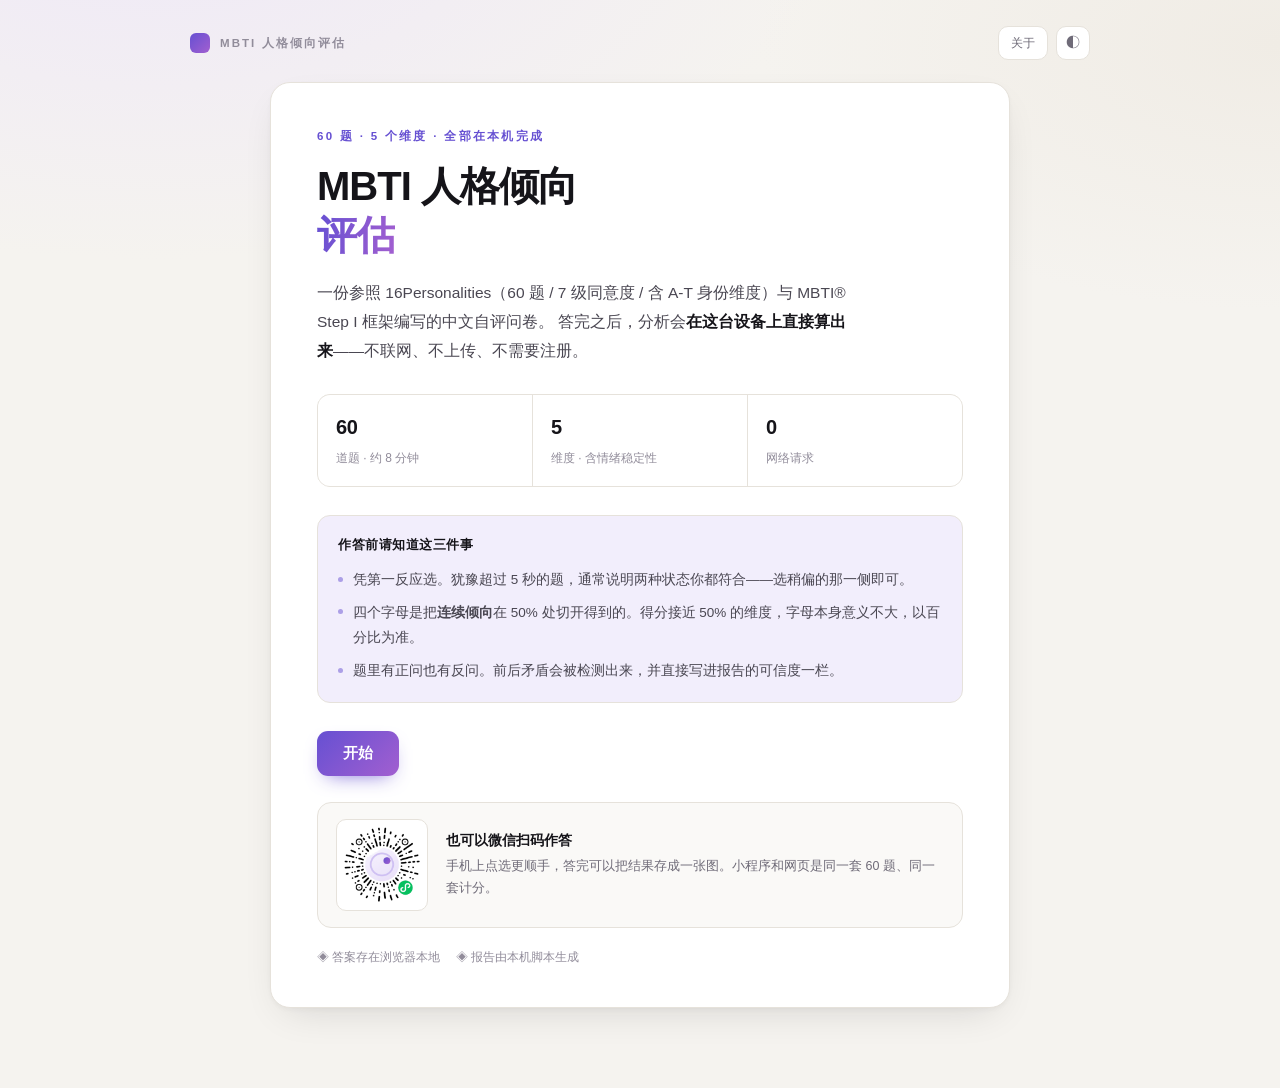
==== web/index.html @ dc43bafa "V1: 网页端 + 小程序端功能冻结 - core/ 为唯一数据源，build.js 同步到 web/core 与 weapp/core - web/：原生 HTML/CSS/JS，无构建、无网络请求" ====
<!DOCTYPE html>
<html lang="zh-CN" data-theme="light">
<head>
<meta charset="UTF-8">
<meta name="viewport" content="width=device-width, initial-scale=1.0">
<meta name="color-scheme" content="light dark">
<title>MBTI 人格倾向评估</title>
<meta name="description" content="60 题自评问卷，5 个维度含情绪稳定性。全部计算在本机完成，不联网、不上传。">
<link rel="stylesheet" href="assets/style.css">
<script src="assets/site.js"></script>
</head>
<body>

<div class="wrap">
  <div class="topbar no-print">
    <div class="brand" id="brand" role="button" tabindex="0" title="回到首页"><i></i><span data-site-name>MBTI 人格倾向评估</span></div>
    <div class="topbar-r">
      <button class="iconbtn txt" id="btnAbout">关于</button>
      <button class="iconbtn" id="btnTheme" title="切换深浅色">◐</button>
    </div>
  </div>

  <!-- ============ 1. 封面 ============ -->
  <section class="screen on card narrowcard" id="scrIntro">
    <div class="eyebrow">60 题 · 5 个维度 · 全部在本机完成</div>
    <h1>MBTI 人格倾向<br><em>评估</em></h1>
    <p class="lead">
      一份参照 16Personalities（60 题 / 7 级同意度 / 含 A-T 身份维度）与 MBTI® Step I 框架编写的中文自评问卷。
      答完之后，分析会<b>在这台设备上直接算出来</b>——不联网、不上传、不需要注册。
    </p>

    <div class="facts">
      <div class="fact"><b>60</b><span>道题 · 约 8 分钟</span></div>
      <div class="fact"><b>5</b><span>维度 · 含情绪稳定性</span></div>
      <div class="fact"><b>0</b><span>网络请求</span></div>
    </div>

    <div class="note">
      <h4>作答前请知道这三件事</h4>
      <ul>
        <li>凭第一反应选。犹豫超过 5 秒的题，通常说明两种状态你都符合——选稍偏的那一侧即可。</li>
        <li>四个字母是把<b>连续倾向</b>在 50% 处切开得到的。得分接近 50% 的维度，字母本身意义不大，以百分比为准。</li>
        <li>题里有正问也有反问。前后矛盾会被检测出来，并直接写进报告的可信度一栏。</li>
      </ul>
    </div>

    <div class="actions">
      <button class="btn" id="btnStart">开始</button>
      <button class="btn ghost" id="btnResume" style="display:none">继续上次（<span id="resumeN">0</span>/60）</button>
      <button class="btn ghost" id="btnLastResult" style="display:none">查看上次结果</button>
    </div>

    <!-- 小程序码：默认隐藏，图片存在时由 site.js 自动显示；缺文件则整块不出现 -->
    <div class="wxcard" id="wxCard">
      <div class="wxcard-qr">
        <img id="wxQr" src="assets/wx-qrcode.png" alt="小程序码">
      </div>
      <div class="wxcard-txt">
        <h4>也可以微信扫码作答</h4>
        <p>手机上点选更顺手，答完可以把结果存成一张图。小程序和网页是同一套 60 题、同一套计分。</p>
      </div>
    </div>

    <div class="meta-foot">
      <span>◈ 答案存在浏览器本地</span>
      <span>◈ 报告由本机脚本生成</span>
    </div>
  </section>

  <!-- ============ 2. 档案 ============ -->
  <section class="screen card narrowcard" id="scrProfile">
    <div class="eyebrow">第 1 步 / 共 2 步</div>
    <h2 style="font-size:24px;letter-spacing:-.02em;margin-bottom:10px">先填一点背景</h2>
    <p class="lead" style="font-size:14px">
      这些信息不会离开这台设备。它们的作用是让最终解读更贴合你的处境——
      <b>年龄</b>决定你处在哪个角色转换期，<b>性别</b>会影响同一特质被允许表达的方式。
      全部可以不填，直接跳过不影响测试与计分。
    </p>

    <div class="form">
      <div class="row2">
        <div class="field">
          <label>怎么称呼你 <span class="sub">选填</span></label>
          <input class="input" id="fName" type="text" placeholder="昵称，会显示在报告上" maxlength="16" autocomplete="off">
        </div>
        <div class="field">
          <label>出生日期 <span class="sub">选填 · 只用来算年龄</span></label>
          <input class="input" id="fBirth" type="date" min="1900-01-01" max="2026-12-31">
          <div class="derived" id="derived" style="display:none"></div>
        </div>
      </div>

      <div class="field">
        <label>性别 <span class="sub">选填 · 用于校准自评偏差</span></label>
        <div class="chips" id="fGender">
          <button class="chip" data-v="male" type="button">男</button>
          <button class="chip" data-v="female" type="button">女</button>
          <button class="chip" data-v="other" type="button">其他</button>
          <button class="chip on" data-v="" type="button">不透露</button>
        </div>
        <div class="hintline">研究里有个稳定现象：男性和女性在自评情感类题目时，会朝各自的社会期待偏一点。填了才能给出这条校准提示。</div>
      </div>

      <div class="note" style="margin-bottom:0">
        <h4>关于生日与星座</h4>
        <ul>
          <li>星座与人格类型<b>没有可靠的统计关联</b>，所以它不会参与计分，也不会影响任何一个字母。</li>
          <li>但如果你填了生日，报告末尾会附一小段星座对照，明确标注为文化趣味，不代表分析结论。</li>
        </ul>
      </div>
    </div>

    <div class="actions" style="margin-top:26px">
      <button class="btn" id="btnGoQuiz">进入答题</button>
      <button class="btn ghost" id="btnSkipProfile">跳过</button>
      <button class="btn ghost" id="btnBackIntro" style="margin-left:auto">返回</button>
    </div>
  </section>

  <!-- ============ 3. 答题 ============ -->
  <section class="screen card narrowcard" id="scrQuiz">
    <div class="qhead">
      <div class="qcount"><b id="qNum">1</b> / 60</div>
      <div class="qcount" id="qDone">已答 0</div>
    </div>
    <div class="pbar"><div class="pfill" id="pFill"></div></div>

    <div class="qtext" id="qText">题目加载中…</div>

    <div class="scale-now" id="scaleNow">&nbsp;</div>

    <div class="opts" id="opts"></div>
    <div class="scale-ends"><span>非常不同意</span><span>非常同意</span></div>

    <div class="qnav">
      <button class="btn ghost sm" id="btnPrev">← 上一题</button>
      <span class="hint">键盘 <kbd>1</kbd>–<kbd>7</kbd> 选择，<kbd>←</kbd><kbd>→</kbd> 翻页</span>
      <button class="btn sm" id="btnNext">下一题 →</button>
    </div>
  </section>

  <!-- ============ 4. 报告（由 report.js 生成） ============ -->
  <section class="screen card" id="scrReport"></section>
</div>

<div class="toast" id="toast"></div>

<script src="core/questions.js"></script>
<script src="core/dims.js"></script>
<script src="core/types.js"></script>
<script src="core/rules.js"></script>
<script src="core/profile.js"></script>
<script src="core/analyzer.js"></script>
<script src="core/exportAI.js"></script>
<script src="assets/report.js"></script>
<script src="assets/app.js"></script>
</body>
</html>
---- web/assets/style.css ----
/* =========================================================
   MBTI 本地分析版 · 样式
   ========================================================= */

:root{
  --bg:#f5f3ef;
  --bg-grad-1:#efe9f7;
  --bg-grad-2:#f0ece5;
  --surface:#ffffff;
  --surface-2:#faf9f7;
  --ink:#151419;
  --ink-2:#4a4752;
  --ink-3:#6f6b78;
  --muted:#918c9a;
  --line:#e6e2db;
  --line-2:#efebe4;
  --ctrl-line:#9a938a;
  --pv-bg:#f4f1fd;
  --a1:#6650d2;
  --a2:#a25fd0;
  --soft:#f2eefc;
  --ok:#2f8a6a;
  --warn:#b8763a;
  --bad:#c8564a;
  --shadow-s:0 1px 2px rgba(21,20,25,.04);
  --shadow-m:0 2px 4px rgba(21,20,25,.03), 0 14px 40px -16px rgba(21,20,25,.16);
  --r-lg:20px;
  --r-md:14px;
  --r-sm:10px;
  --serif:Georgia,"Times New Roman","Songti SC",serif;
}

html[data-theme="dark"]{
  --bg:#100f14;
  --bg-grad-1:#191527;
  --bg-grad-2:#0b0a0e;
  --surface:#191820;
  --surface-2:#1e1d26;
  --ink:#f3f1f7;
  --ink-2:#c6c2d0;
  --ink-3:#a29daa;
  --muted:#847f8d;
  --line:#2b2934;
  --line-2:#232129;
  --ctrl-line:#6b6778;
  --pv-bg:#241f33;
  --a1:#8b7bf3;
  --a2:#c17fe1;
  --soft:#221f30;
  --ok:#4fae8b;
  --warn:#d2955a;
  --bad:#e07a6d;
  --shadow-s:0 1px 2px rgba(0,0,0,.3);
  --shadow-m:0 2px 6px rgba(0,0,0,.3), 0 20px 50px -20px rgba(0,0,0,.7);
}

*{box-sizing:border-box;margin:0;padding:0;-webkit-tap-highlight-color:transparent}
html{-webkit-text-size-adjust:100%}
body{
  background:
    radial-gradient(1100px 560px at 12% -8%, var(--bg-grad-1), transparent 62%),
    radial-gradient(900px 460px at 100% 4%, var(--bg-grad-2), transparent 58%),
    var(--bg);
  color:var(--ink);
  font-family:-apple-system,BlinkMacSystemFont,"Segoe UI","PingFang SC","Hiragino Sans GB","Microsoft YaHei",sans-serif;
  line-height:1.65;
  -webkit-font-smoothing:antialiased;
  min-height:100vh;
  padding:26px 20px 80px;
  transition:background-color .35s ease,color .25s ease;
}
.wrap{max-width:900px;margin:0 auto}
.wrap.narrow{max-width:740px}
.narrowcard{max-width:740px;margin-left:auto;margin-right:auto}

/* ---------- 顶栏 ---------- */
.topbar{display:flex;align-items:center;justify-content:space-between;gap:16px;margin-bottom:22px}
.brand{display:flex;align-items:center;gap:10px;font-size:11.5px;letter-spacing:.18em;text-transform:uppercase;color:var(--muted);font-weight:600;cursor:pointer;transition:color .2s;border-radius:8px;outline-offset:4px}
.brand:hover{color:var(--ink-2)}
.brand:focus-visible{outline:2px solid var(--a1);outline-offset:3px}
.brand i{width:20px;height:20px;border-radius:6px;background:linear-gradient(135deg,var(--a1),var(--a2));display:block}
.topbar-r{display:flex;align-items:center;gap:8px}
.iconbtn{
  width:34px;height:34px;border-radius:10px;border:1px solid var(--line);background:var(--surface);
  color:var(--ink-3);cursor:pointer;display:grid;place-items:center;font-size:14px;transition:.2s;flex:0 0 auto;
}
.iconbtn:hover{border-color:var(--a1);color:var(--a1)}
.iconbtn.txt{width:auto;padding:0 12px;font-size:12px;letter-spacing:.02em}

/* ---------- 卡片 / 屏 ---------- */
.card{
  background:var(--surface);border:1px solid var(--line);border-radius:var(--r-lg);
  box-shadow:var(--shadow-m);padding:44px 46px 40px;
}
.screen{display:none;animation:fade .42s cubic-bezier(.2,.7,.3,1)}
.screen.on{display:block}
@keyframes fade{from{opacity:0;transform:translateY(9px)}to{opacity:1;transform:none}}

/* ---------- 文字 ---------- */
.eyebrow{font-size:11.5px;letter-spacing:.2em;text-transform:uppercase;color:var(--a1);font-weight:700;margin-bottom:16px}
h1{font-size:clamp(28px,4.2vw,40px);line-height:1.22;letter-spacing:-.025em;font-weight:700;margin-bottom:18px}
h1 em{font-style:normal;background:linear-gradient(100deg,var(--a1),var(--a2));-webkit-background-clip:text;background-clip:text;color:transparent}
h2{font-size:19px;letter-spacing:-.01em;font-weight:700;margin-bottom:4px}
h3{font-size:15px;font-weight:700;margin-bottom:6px}
.lead{color:var(--ink-2);font-size:15.5px;line-height:1.9;max-width:62ch}
.lead b{color:var(--ink)}
p{color:var(--ink-2);font-size:14.5px;line-height:1.9}

/* ---------- 按钮 ---------- */
.btn{
  appearance:none;border:none;cursor:pointer;font-family:inherit;font-size:14.5px;font-weight:600;
  padding:13px 26px;border-radius:11px;transition:.2s;white-space:nowrap;
  background:linear-gradient(135deg,var(--a1),var(--a2));color:#fff;
  box-shadow:0 8px 20px -10px rgba(102,80,210,.9);
}
.btn:hover{transform:translateY(-2px);box-shadow:0 14px 26px -12px rgba(102,80,210,1)}
.btn:active{transform:translateY(0)}
.btn.ghost{background:transparent;color:var(--ink-2);border:1px solid var(--line);box-shadow:none}
.btn.ghost:hover{border-color:var(--a1);color:var(--a1);box-shadow:none}
.btn.sm{padding:9px 16px;font-size:13px;border-radius:9px}
.btn:disabled{opacity:.38;cursor:not-allowed;transform:none!important;box-shadow:none}
.actions{display:flex;gap:10px;flex-wrap:wrap;align-items:center}
.actions.center{justify-content:center}

/* ---------- 介绍页 ---------- */
.facts{display:grid;grid-template-columns:repeat(3,1fr);gap:1px;background:var(--line);border:1px solid var(--line);border-radius:13px;overflow:hidden;margin:28px 0}
.fact{background:var(--surface);padding:16px 18px}
.fact b{display:block;font-size:20px;letter-spacing:-.02em;font-weight:700}
.fact span{font-size:12px;color:var(--muted)}
.note{background:var(--soft);border:1px solid var(--line);border-radius:13px;padding:18px 20px;margin-bottom:28px;font-size:13.5px;line-height:1.9;color:var(--ink-2)}
.note h4{font-size:12.5px;letter-spacing:.04em;color:var(--ink);margin-bottom:9px;font-weight:700}
.note ul{list-style:none;display:grid;gap:7px}
.note li{padding-left:15px;position:relative}
.note li::before{content:'';position:absolute;left:0;top:.72em;width:5px;height:5px;border-radius:50%;background:var(--a1);opacity:.5}
.meta-foot{margin-top:20px;font-size:11.5px;color:var(--muted);display:flex;gap:16px;flex-wrap:wrap}

/* ---------- 小程序码 ---------- */
.wxcard{display:none;gap:18px;align-items:center;margin-top:26px;padding:16px 18px;border:1px solid var(--line);border-radius:var(--r-md);background:var(--surface-2)}
.wxcard.on{display:flex}
.wxcard-qr{position:relative;width:92px;height:92px;flex:0 0 92px;border-radius:10px;background:var(--surface);border:1px solid var(--line);display:grid;place-items:center;overflow:hidden}
.wxcard-qr img{width:100%;height:100%;object-fit:contain;display:none}
.wxcard-qr img.ok{display:block;width:86%;height:86%}
/* 小程序码是黑点 + 透明底：深色主题下必须垫白底并留白边，否则黑点融进背景扫不出来 */
html[data-theme="dark"] .wxcard-qr{background:#fff;border-color:rgba(255,255,255,.28)}
.wxcard-txt h4{font-size:13.5px;margin-bottom:4px}
.wxcard-txt p{font-size:12.5px;color:var(--ink-3);line-height:1.75}

/* ---------- 档案页 ---------- */
.form{margin:26px 0 8px}
.field{margin-bottom:22px}
.field label{display:block;font-size:13px;font-weight:700;margin-bottom:7px;letter-spacing:.01em}
.field .sub{font-size:12px;color:var(--muted);font-weight:400;margin-left:6px}
.input{
  width:100%;padding:12px 14px;border-radius:10px;border:1px solid var(--line);
  background:var(--surface-2);color:var(--ink);font-family:inherit;font-size:14px;transition:.2s;
}
.input:focus{outline:none;border-color:var(--a1);background:var(--surface);box-shadow:0 0 0 3px rgba(102,80,210,.12)}
.chips{display:flex;gap:8px;flex-wrap:wrap}
.chip{
  padding:9px 16px;border-radius:99px;border:1px solid var(--line);background:var(--surface);
  cursor:pointer;font-size:13px;color:var(--ink-2);transition:.18s;font-family:inherit;
}
.chip:hover{border-color:var(--a1);color:var(--a1)}
.chip.on{background:linear-gradient(135deg,var(--a1),var(--a2));border-color:transparent;color:#fff;font-weight:600}
.row2{display:grid;grid-template-columns:1fr 1fr;gap:18px}
.hintline{font-size:12px;color:var(--muted);margin-top:7px;line-height:1.7}
.derived{
  display:flex;gap:10px;align-items:center;flex-wrap:wrap;margin-top:10px;
  font-size:12.5px;color:var(--a1);background:var(--soft);border-radius:9px;padding:9px 13px;
}
.derived b{font-weight:700}

/* ---------- 答题页 ---------- */
.qhead{display:flex;align-items:baseline;justify-content:space-between;margin-bottom:10px;gap:12px}
.qcount{font-size:12px;letter-spacing:.1em;color:var(--muted);font-variant-numeric:tabular-nums}
.qcount b{color:var(--ink);font-size:15px;letter-spacing:0}
.pbar{height:4px;background:var(--line-2);border-radius:2px;overflow:hidden;margin-bottom:42px}
.pfill{height:100%;width:0;border-radius:2px;background:linear-gradient(90deg,var(--a1),var(--a2));transition:width .4s cubic-bezier(.3,.8,.3,1)}
.qtext{font-size:clamp(20px,3vw,26px);line-height:1.62;letter-spacing:-.012em;font-weight:600;min-height:3em;display:flex;align-items:center;margin-bottom:16px}
.opts{position:relative;touch-action:pan-y;display:flex;gap:10px;justify-content:space-between;margin-bottom:12px}
.opt{
  flex:1;aspect-ratio:1;max-width:58px;border-radius:50%;border:1.5px solid var(--ctrl-line);
  background:var(--surface);cursor:pointer;transition:.18s;display:grid;place-items:center;position:relative;
}
.opt i{display:block;border-radius:50%;background:var(--ink-3);transition:.18s;width:7px;height:7px}
.opt:nth-child(1) i,.opt:nth-child(7) i{width:13px;height:13px}
.opt:nth-child(2) i,.opt:nth-child(6) i{width:10px;height:10px}
.opt.pv{border-color:var(--a1);background:var(--pv-bg)}
.opt.pv i{background:var(--a1);opacity:1}
.opt:hover{border-color:var(--a1);transform:translateY(-2px)}
.opt:hover i{background:var(--a1);opacity:.55}
.opt.sel{border-color:transparent;background:linear-gradient(135deg,var(--a1),var(--a2));transform:translateY(-2px)}
.opt.sel i{background:#fff}
.opt:focus-visible{outline:2px solid var(--a1);outline-offset:3px}
.cursor{
  position:absolute;top:0;left:0;width:26px;height:26px;margin:-28px 0 0 -13px;border-radius:50%;
  border:1.5px solid rgba(102,80,210,.42);background:rgba(102,80,210,.10);
  opacity:0;transform:scale(.86);pointer-events:none;z-index:2;
  transition:left .28s cubic-bezier(.3,.8,.4,1),opacity .22s,transform .22s;
}
.opts.hinting .cursor{opacity:1;transform:scale(1)}
.scale-ends{display:flex;justify-content:space-between;font-size:11.5px;color:var(--muted);margin-bottom:12px}
.scale-now{text-align:center;font-size:13px;color:var(--a1);font-weight:600;height:20px;line-height:20px;margin-bottom:28px}
.qnav{display:flex;align-items:center;justify-content:space-between;margin-top:32px;padding-top:24px;border-top:1px solid var(--line-2);gap:12px}
.hint{font-size:11.5px;color:var(--muted)}
.hint kbd{font-family:inherit;border:1px solid var(--line);border-bottom-width:2px;border-radius:5px;padding:1px 5px;font-size:10.5px;color:var(--ink-3);background:var(--line-2)}
.shake{animation:shake .4s}
@keyframes shake{0%,100%{transform:translateX(0)}20%{transform:translateX(-7px)}40%{transform:translateX(7px)}60%{transform:translateX(-4px)}80%{transform:translateX(4px)}}

/* ---------- 报告 ---------- */
.rhero{text-align:center;padding:10px 0 34px;border-bottom:1px solid var(--line-2);margin-bottom:34px}
.rlabel{font-size:11px;letter-spacing:.24em;text-transform:uppercase;color:var(--muted);margin-bottom:14px}
.rcode{
  font-family:var(--serif);font-size:clamp(48px,8vw,74px);line-height:1;letter-spacing:.09em;font-weight:400;
  background:linear-gradient(120deg,var(--a1),var(--a2));-webkit-background-clip:text;background-clip:text;color:transparent;
  margin-bottom:12px;
}
.rcode small{font-size:.38em;letter-spacing:.04em;vertical-align:super;opacity:.8}
/* 信息量不足时的「—」，不用品牌渐变，避免看起来像一个结论 */
.rcode-none{
  background:none;-webkit-background-clip:border-box;background-clip:border-box;
  color:var(--muted);letter-spacing:0;
}
.rname{font-size:21px;font-weight:700;margin-bottom:5px}
.rtag{font-size:13.5px;color:var(--ink-3);max-width:56ch;margin:0 auto 12px;line-height:1.75}
.rmeta{display:flex;gap:14px;justify-content:center;flex-wrap:wrap;font-size:11.5px;color:var(--muted);letter-spacing:.02em}
.rmeta span{display:flex;align-items:center;gap:5px}
.rmeta span::before{content:'';width:4px;height:4px;border-radius:50%;background:var(--a1);opacity:.5}

.sec{margin-bottom:36px}
.sec-h{display:flex;align-items:baseline;gap:11px;margin-bottom:16px}
.sec-h .num{font-family:var(--serif);font-size:12px;color:var(--a1);letter-spacing:.06em;opacity:.85;flex:0 0 auto;padding-top:3px}
.sec-h h2{font-size:17px}
.sec-h .sub{font-size:12px;color:var(--muted);margin-left:auto;flex:0 0 auto}

/* 维度条 */
.dims{display:grid;gap:20px}
.dim-head{display:flex;align-items:baseline;justify-content:space-between;gap:10px;margin-bottom:8px;font-size:12.5px}
.pole{display:flex;align-items:baseline;gap:5px;color:var(--muted);transition:.2s}
.pole b{font-size:13.5px;letter-spacing:.04em}
.pole em{font-style:normal;font-size:11px;font-variant-numeric:tabular-nums;font-weight:400}
.pole.on{color:var(--ink);font-weight:700}
.pole.on em{color:var(--a1);font-weight:700}
.track{height:7px;background:var(--line-2);border-radius:4px;position:relative;overflow:hidden}
.track::after{content:'';position:absolute;left:50%;top:0;width:1px;height:100%;background:var(--muted);opacity:.3;z-index:3}
.fill{height:100%;border-radius:4px;background:linear-gradient(90deg,var(--a1),var(--a2));transition:width 1s cubic-bezier(.25,.9,.3,1)}
.dim-foot{font-size:11.5px;color:var(--muted);margin-top:6px;display:flex;gap:8px;align-items:center}
.tier{display:inline-block;font-size:10.5px;padding:1px 7px;border-radius:5px;background:var(--soft);color:var(--a1);font-weight:700;letter-spacing:.02em}

/* 可信度 */
.conf{display:grid;grid-template-columns:repeat(3,1fr);gap:1px;background:var(--line);border:1px solid var(--line);border-radius:13px;overflow:hidden;margin-bottom:14px}
.conf-cell{background:var(--surface);padding:15px 16px}
.conf-cell .k{font-size:11px;color:var(--muted);margin-bottom:5px}
.conf-cell .v{font-size:19px;font-weight:700;letter-spacing:-.01em}
.conf-cell .v small{font-size:11px;font-family:inherit;font-weight:400;color:var(--muted);margin-left:3px}
.v.g-ok{color:var(--ok)}.v.g-mid{color:var(--warn)}.v.g-low{color:var(--bad)}

/* 段落块 */
.block{border:1px solid var(--line);border-radius:var(--r-md);padding:20px 22px;background:var(--surface-2)}
.block + .block{margin-top:12px}
.block p{font-size:14px}
.block .kv{display:grid;gap:10px;margin-top:12px}
.kv-item{display:flex;gap:12px;font-size:13.5px;line-height:1.75;color:var(--ink-2)}
.kv-item .dot{flex:0 0 auto;width:17px;height:17px;border-radius:50%;background:var(--soft);color:var(--a1);font-size:10.5px;font-weight:700;display:grid;place-items:center;margin-top:3px}
.kv-item b{color:var(--ink);font-weight:600}

.two{display:grid;grid-template-columns:1fr 1fr;gap:12px}
.pill-list{display:flex;gap:6px;flex-wrap:wrap;margin-top:10px}
.pill{font-size:11.5px;padding:4px 10px;border-radius:99px;background:var(--soft);color:var(--a1);font-weight:600}

/* 功能栈 */
.stack{display:flex;gap:8px;flex-wrap:wrap;margin-top:12px}
.fn{flex:1;min-width:120px;border:1px solid var(--line);border-radius:10px;padding:11px 12px;background:var(--surface)}
.fn .f1{font-family:var(--serif);font-size:18px;letter-spacing:.04em}
.fn .f2{font-size:10.5px;color:var(--muted);margin-top:2px}
.fn .f3{font-size:10px;letter-spacing:.1em;text-transform:uppercase;color:var(--a1);margin-top:6px;font-weight:700;opacity:.8}
.fn.dom{border-color:var(--a1);background:var(--soft)}

/* 洞察 */
.insights{display:grid;gap:12px}
.ins{border:1px solid var(--line);border-radius:var(--r-md);padding:18px 20px;background:var(--surface);position:relative}
.ins-h{display:flex;align-items:center;gap:9px;margin-bottom:7px}
.ins-h .n{font-family:var(--serif);font-size:12px;color:var(--muted)}
.ins-h h3{font-size:14.5px;margin:0;flex:1}
.tag{font-size:10px;letter-spacing:.06em;padding:2px 8px;border-radius:5px;background:var(--soft);color:var(--a1);font-weight:700;white-space:nowrap}
.ins p{font-size:13.5px;line-height:1.85}

/* 星座 */
.zod{border:1px dashed var(--line);border-radius:var(--r-md);padding:18px 20px;background:transparent}
.zod-h{display:flex;align-items:baseline;gap:10px;margin-bottom:8px}
.zod-h .zn{font-family:var(--serif);font-size:17px}
.zod p.warn{font-size:11.5px;color:var(--muted);margin-top:10px;line-height:1.8}

/* 导出区 */
.export{border:1px solid var(--line);border-radius:var(--r-md);padding:22px;background:var(--soft)}
.exp-h{font-size:12px;font-weight:700;letter-spacing:.06em;color:var(--ink);text-transform:uppercase}

/* AI 解读包 */
.aipack{
  position:relative;border:1px solid transparent;border-radius:var(--r-md);
  padding:22px 22px 20px;overflow:hidden;
  background:linear-gradient(var(--surface),var(--surface)) padding-box,
             linear-gradient(135deg,var(--a1),var(--a2)) border-box;
}
.aipack::before{
  content:'';position:absolute;inset:0;pointer-events:none;
  background:radial-gradient(520px 200px at 96% -10%, var(--soft), transparent 68%);
}
.aipack > *{position:relative}
.aipack-top{display:flex;align-items:center;gap:9px;margin-bottom:11px;flex-wrap:wrap}
.aipack-badge{
  font-size:10px;font-weight:700;letter-spacing:.1em;color:#fff;padding:3px 9px;border-radius:5px;
  background:linear-gradient(135deg,var(--a1),var(--a2));
}
.aipack-kicker{font-size:11.5px;color:var(--muted);letter-spacing:.02em}
.aipack h3{font-size:17px;letter-spacing:-.01em;margin-bottom:8px}
.aipack p{font-size:13px;line-height:1.85;color:var(--ink-2)}
.aipack p b{color:var(--ink)}
.aipack-spec{display:flex;flex-wrap:wrap;gap:8px;margin-top:15px}
.aipack-spec span{
  font-size:11.5px;color:var(--ink-3);background:var(--surface-2);
  border:1px solid var(--line-2);border-radius:7px;padding:5px 10px;white-space:nowrap;
}
.aipack-spec b{color:var(--ink);font-weight:700}
.aipack-foot{font-size:11.5px!important;color:var(--muted)!important;line-height:1.75!important;margin-top:14px}
.codebox{
  width:100%;font-family:ui-monospace,SFMono-Regular,Consolas,monospace;font-size:11.5px;line-height:1.7;
  word-break:break-all;background:var(--surface);border:1px dashed var(--line);border-radius:9px;
  padding:12px;color:var(--ink-3);resize:none;height:72px;font-variant-numeric:tabular-nums;margin-top:12px;
}
.foot{margin-top:26px;padding-top:20px;border-top:1px solid var(--line-2);font-size:11px;color:var(--muted);line-height:1.9;text-align:center}

/* 明细表 */
details.sheet{border:1px solid var(--line);border-radius:var(--r-md);overflow:hidden;background:var(--surface)}
details.sheet summary{cursor:pointer;padding:14px 20px;font-size:13px;font-weight:600;color:var(--ink-2);list-style:none;display:flex;justify-content:space-between;align-items:center}
details.sheet summary::-webkit-details-marker{display:none}
details.sheet summary::after{content:'＋';color:var(--muted)}
details.sheet[open] summary::after{content:'－'}
.sheetbody{max-height:330px;overflow:auto;border-top:1px solid var(--line-2)}
.srow{display:flex;gap:12px;padding:8px 20px;font-size:12px;border-bottom:1px solid var(--line-2);color:var(--ink-2);line-height:1.55}
.srow:nth-child(even){background:var(--surface-2)}
.srow .si{color:var(--muted);flex:0 0 20px;font-size:11px;padding-top:2px;font-variant-numeric:tabular-nums}
.srow .sv{margin-left:auto;flex:0 0 auto;font-weight:700;color:var(--a1);font-size:11px;white-space:nowrap}

/* toast */
.toast{
  position:fixed;left:50%;bottom:32px;transform:translate(-50%,18px);opacity:0;pointer-events:none;
  background:var(--ink);color:var(--surface);font-size:12.5px;padding:11px 20px;border-radius:10px;
  transition:.3s;z-index:99;box-shadow:0 12px 30px -10px rgba(0,0,0,.4);max-width:88vw;text-align:center;
}
.toast.on{opacity:1;transform:translate(-50%,0)}

/* ---------- 响应式 ---------- */
@media (max-width:720px){
  body{padding:16px 13px 60px}
  .card{padding:28px 20px 24px;border-radius:16px}
  .facts{grid-template-columns:1fr}
  .fact{display:flex;align-items:baseline;gap:9px;padding:12px 15px}
  .fact b{font-size:16px}
  .conf{grid-template-columns:1fr}
  .conf-cell{display:flex;align-items:baseline;justify-content:space-between;padding:12px 15px}
  .conf-cell .k{margin:0}
  .row2,.two{grid-template-columns:1fr}
  .opts{gap:6px}
  .opt{max-width:none}
  .qtext{min-height:auto;margin-bottom:28px}
  .hint{display:none}
  .sec-h .sub{display:none}
  .stack{gap:6px}
  .fn{min-width:calc(50% - 3px)}
  .brand span{display:none}
}

/* ---------- 打印 / 存 PDF ---------- */
@media print{
  @page{margin:16mm 14mm}
  body{background:#fff!important;color:#111!important;padding:0}
  .no-print{display:none!important}
  .card{border:none;box-shadow:none;padding:0}
  .rcode{-webkit-text-fill-color:#4a3aa8;color:#4a3aa8}
  .fill{background:#5b46c4!important;-webkit-print-color-adjust:exact;print-color-adjust:exact}
  .opt.sel,.chip.on{background:#5b46c4!important}
  .sec,.ins,.block,.conf,.sheet{break-inside:avoid;page-break-inside:avoid}
  .sec{margin-bottom:22px}
  details.sheet{display:none}
  a{text-decoration:none;color:inherit}
}
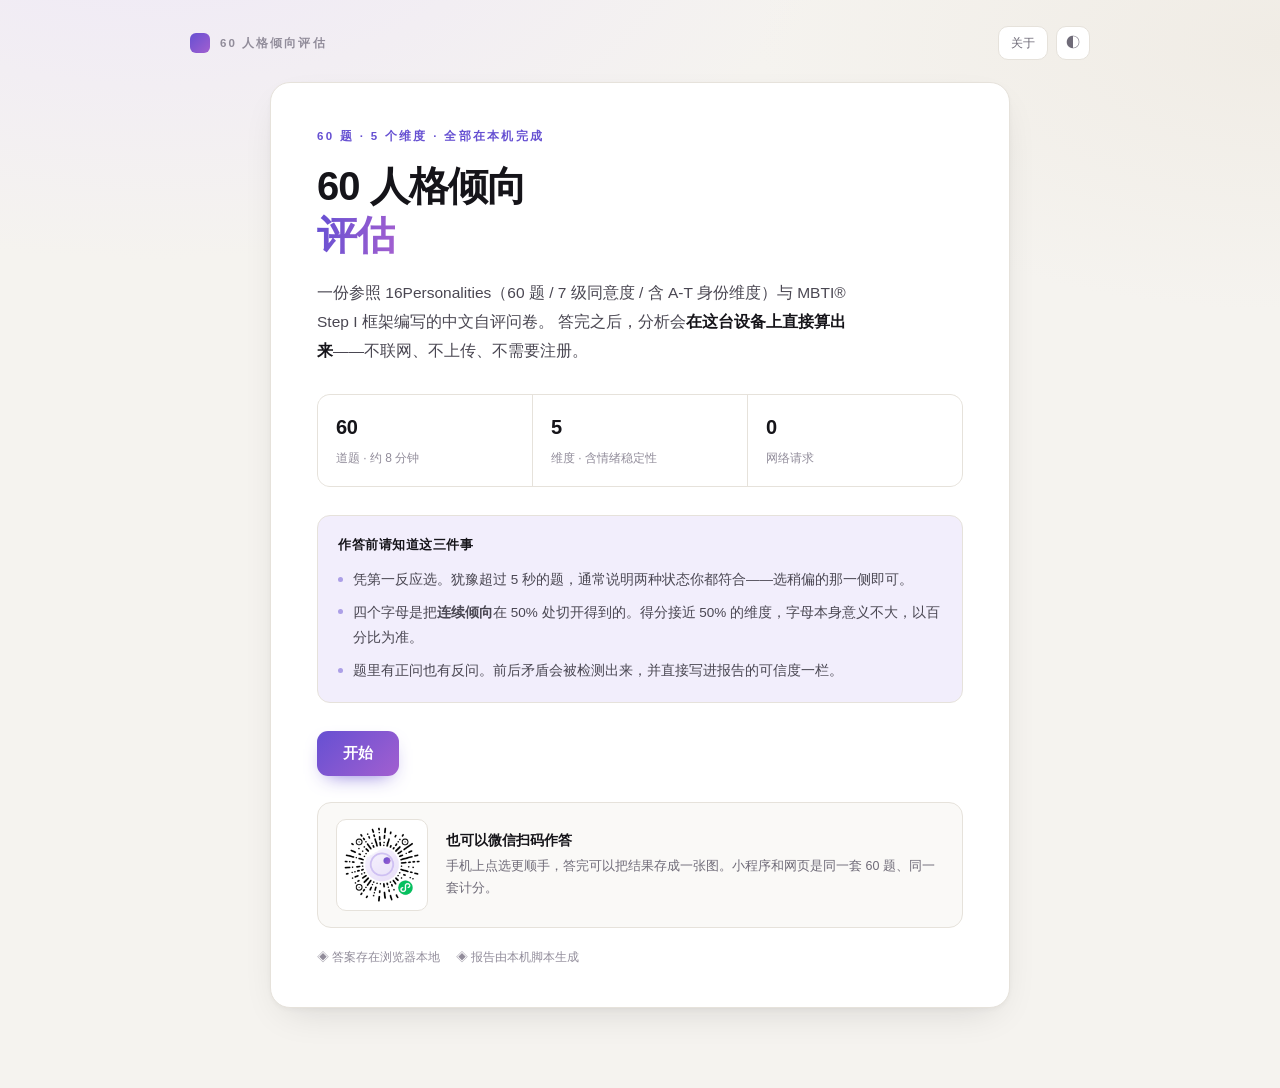
==== commit a9599089: "feat: 小程序作答可带到网页导出完整版 PDF - core/share.js：答案串编解码，70 位，作答在 # 后传参，不上传服务器 - web：解析 #r= 直接渲染报告，顶部显示接力横幅与" ====
--- a/web/index.html
+++ b/web/index.html
@@ -4,8 +4,11 @@
 <meta charset="UTF-8">
 <meta name="viewport" content="width=device-width, initial-scale=1.0">
 <meta name="color-scheme" content="light dark">
-<title>MBTI 人格倾向评估</title>
+<title>60 人格倾向评估</title>
 <meta name="description" content="60 题自评问卷，5 个维度含情绪稳定性。全部计算在本机完成，不联网、不上传。">
+<link rel="icon" href="assets/favicon-32.png" sizes="32x32" type="image/png">
+<link rel="icon" href="assets/favicon-192.png" sizes="192x192" type="image/png">
+<link rel="apple-touch-icon" href="assets/apple-touch-icon.png">
 <link rel="stylesheet" href="assets/style.css">
 <script src="assets/site.js"></script>
 </head>
@@ -13,7 +16,7 @@
 
 <div class="wrap">
   <div class="topbar no-print">
-    <div class="brand" id="brand" role="button" tabindex="0" title="回到首页"><i></i><span data-site-name>MBTI 人格倾向评估</span></div>
+    <div class="brand" id="brand" role="button" tabindex="0" title="回到首页"><i></i><span data-site-name>60 人格倾向评估</span></div>
     <div class="topbar-r">
       <button class="iconbtn txt" id="btnAbout">关于</button>
       <button class="iconbtn" id="btnTheme" title="切换深浅色">◐</button>
@@ -23,7 +26,7 @@
   <!-- ============ 1. 封面 ============ -->
   <section class="screen on card narrowcard" id="scrIntro">
     <div class="eyebrow">60 题 · 5 个维度 · 全部在本机完成</div>
-    <h1>MBTI 人格倾向<br><em>评估</em></h1>
+    <h1>60 人格倾向<br><em>评估</em></h1>
     <p class="lead">
       一份参照 16Personalities（60 题 / 7 级同意度 / 含 A-T 身份维度）与 MBTI® Step I 框架编写的中文自评问卷。
       答完之后，分析会<b>在这台设备上直接算出来</b>——不联网、不上传、不需要注册。
@@ -152,6 +155,7 @@
 <script src="core/profile.js"></script>
 <script src="core/analyzer.js"></script>
 <script src="core/exportAI.js"></script>
+<script src="core/share.js"></script>
 <script src="assets/report.js"></script>
 <script src="assets/app.js"></script>
 </body>
--- a/web/assets/style.css
+++ b/web/assets/style.css
@@ -122,6 +122,30 @@
 .actions{display:flex;gap:10px;flex-wrap:wrap;align-items:center}
 .actions.center{justify-content:center}
 
+/* ---------- 接力横幅（从手机端带答案进来时） ---------- */
+.relay{
+  display:flex;gap:16px;align-items:flex-start;justify-content:space-between;flex-wrap:wrap;
+  background:var(--soft);border:1px solid rgba(102,80,210,.22);border-radius:var(--r-md);
+  padding:14px 16px;margin-bottom:18px;
+}
+.relay-main{flex:1 1 320px;min-width:0}
+.relay-h{
+  display:flex;align-items:center;gap:7px;flex-wrap:wrap;
+  font-size:13.5px;font-weight:600;color:var(--ink);margin-bottom:4px;
+}
+.relay-tag{
+  background:var(--a1);color:#fff;font-size:11px;font-weight:500;
+  padding:1px 6px;border-radius:4px;letter-spacing:.3px;
+}
+.relay-p{font-size:12.5px;line-height:1.7;color:var(--ink-2);margin:0}
+.relay-act{display:flex;flex-direction:column;align-items:flex-end;gap:5px;flex:0 0 auto;flex-shrink:0}
+.relay-kbd{font-size:11px;color:var(--muted)}
+@media(max-width:720px){
+  .relay-act{align-items:stretch;width:100%}
+  .relay-kbd{text-align:center}
+  .relay-main{flex:1 1 100%}
+}
+
 /* ---------- 介绍页 ---------- */
 .facts{display:grid;grid-template-columns:repeat(3,1fr);gap:1px;background:var(--line);border:1px solid var(--line);border-radius:13px;overflow:hidden;margin:28px 0}
 .fact{background:var(--surface);padding:16px 18px}
@@ -329,6 +353,9 @@
   padding:12px;color:var(--ink-3);resize:none;height:72px;font-variant-numeric:tabular-nums;margin-top:12px;
 }
 .foot{margin-top:26px;padding-top:20px;border-top:1px solid var(--line-2);font-size:11px;color:var(--muted);line-height:1.9;text-align:center}
+/* 署名比正文深一档：这一行要能在打印出来的纸面上认出来 */
+.foot-by{font-size:13px;color:var(--ink-3);margin-bottom:7px;letter-spacing:.2px}
+.foot-by b{color:var(--ink-2);font-weight:600}
 
 /* 明细表 */
 details.sheet{border:1px solid var(--line);border-radius:var(--r-md);overflow:hidden;background:var(--surface)}
